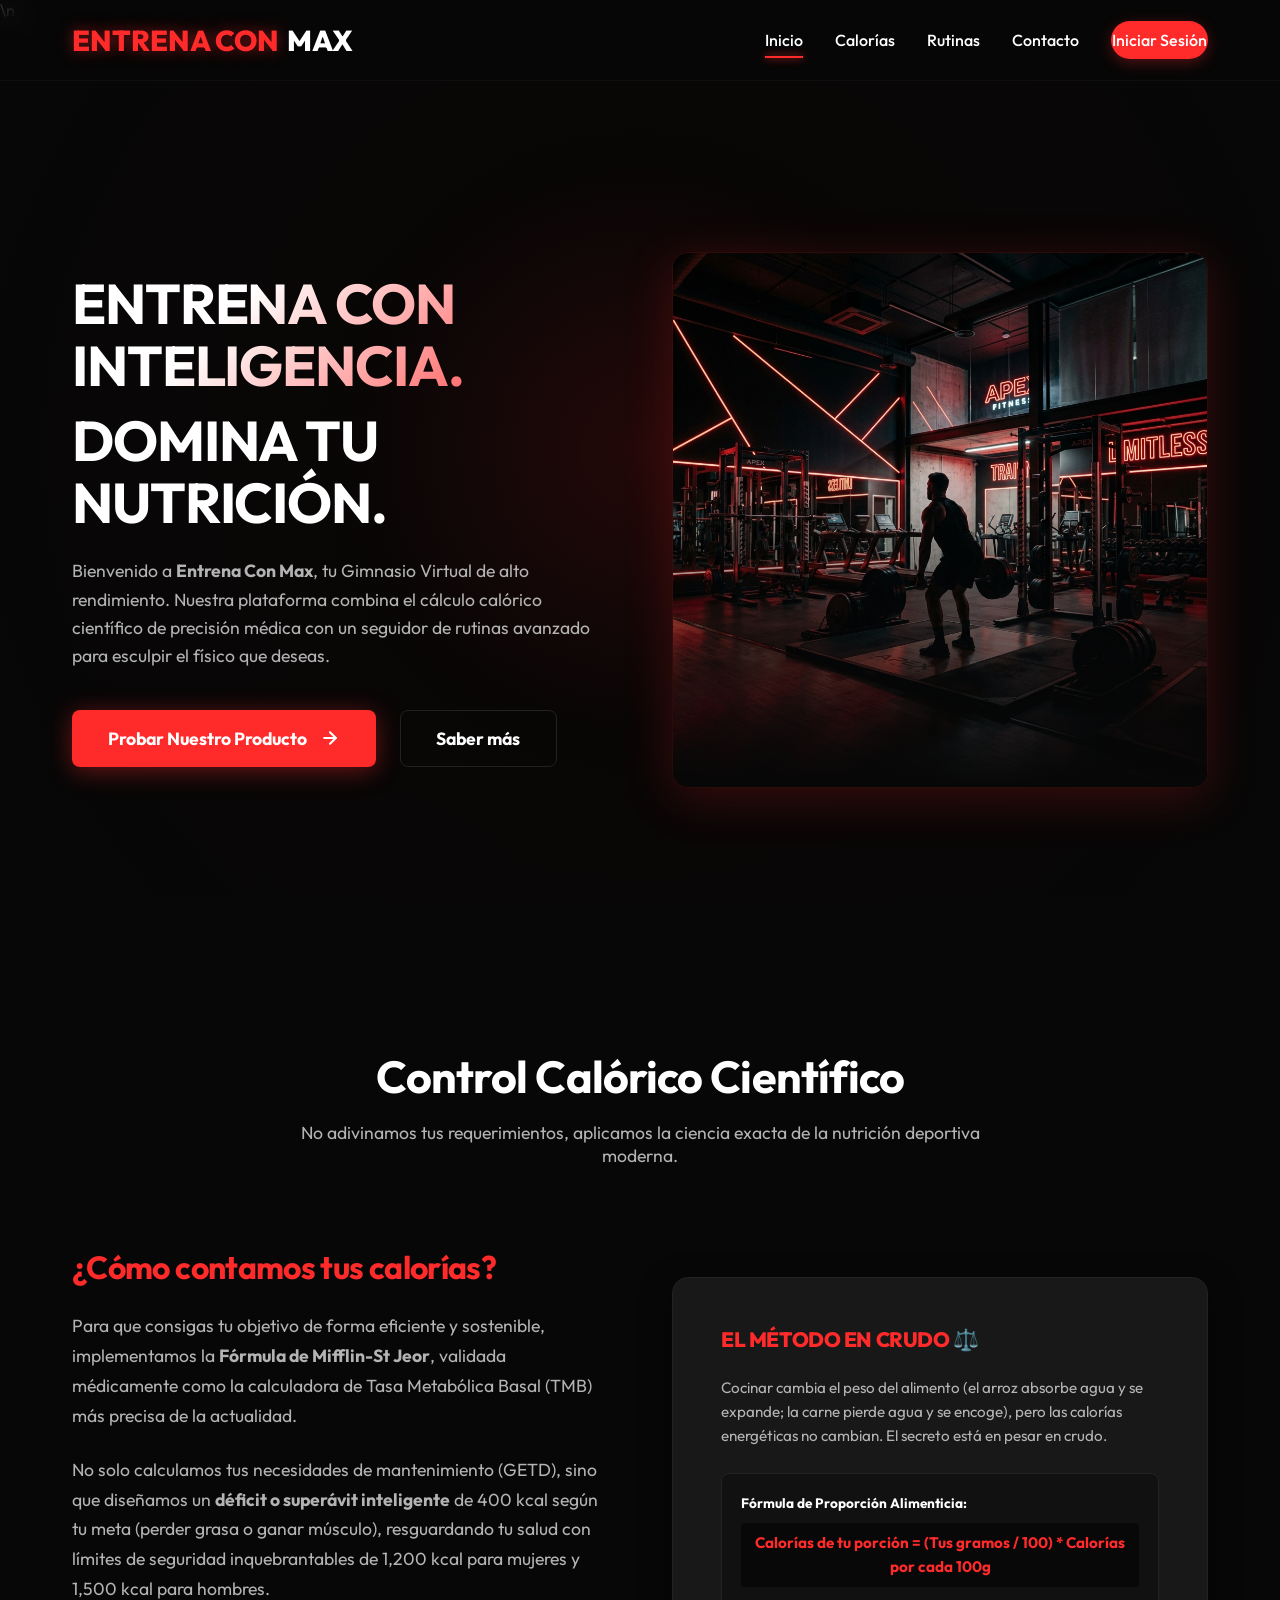
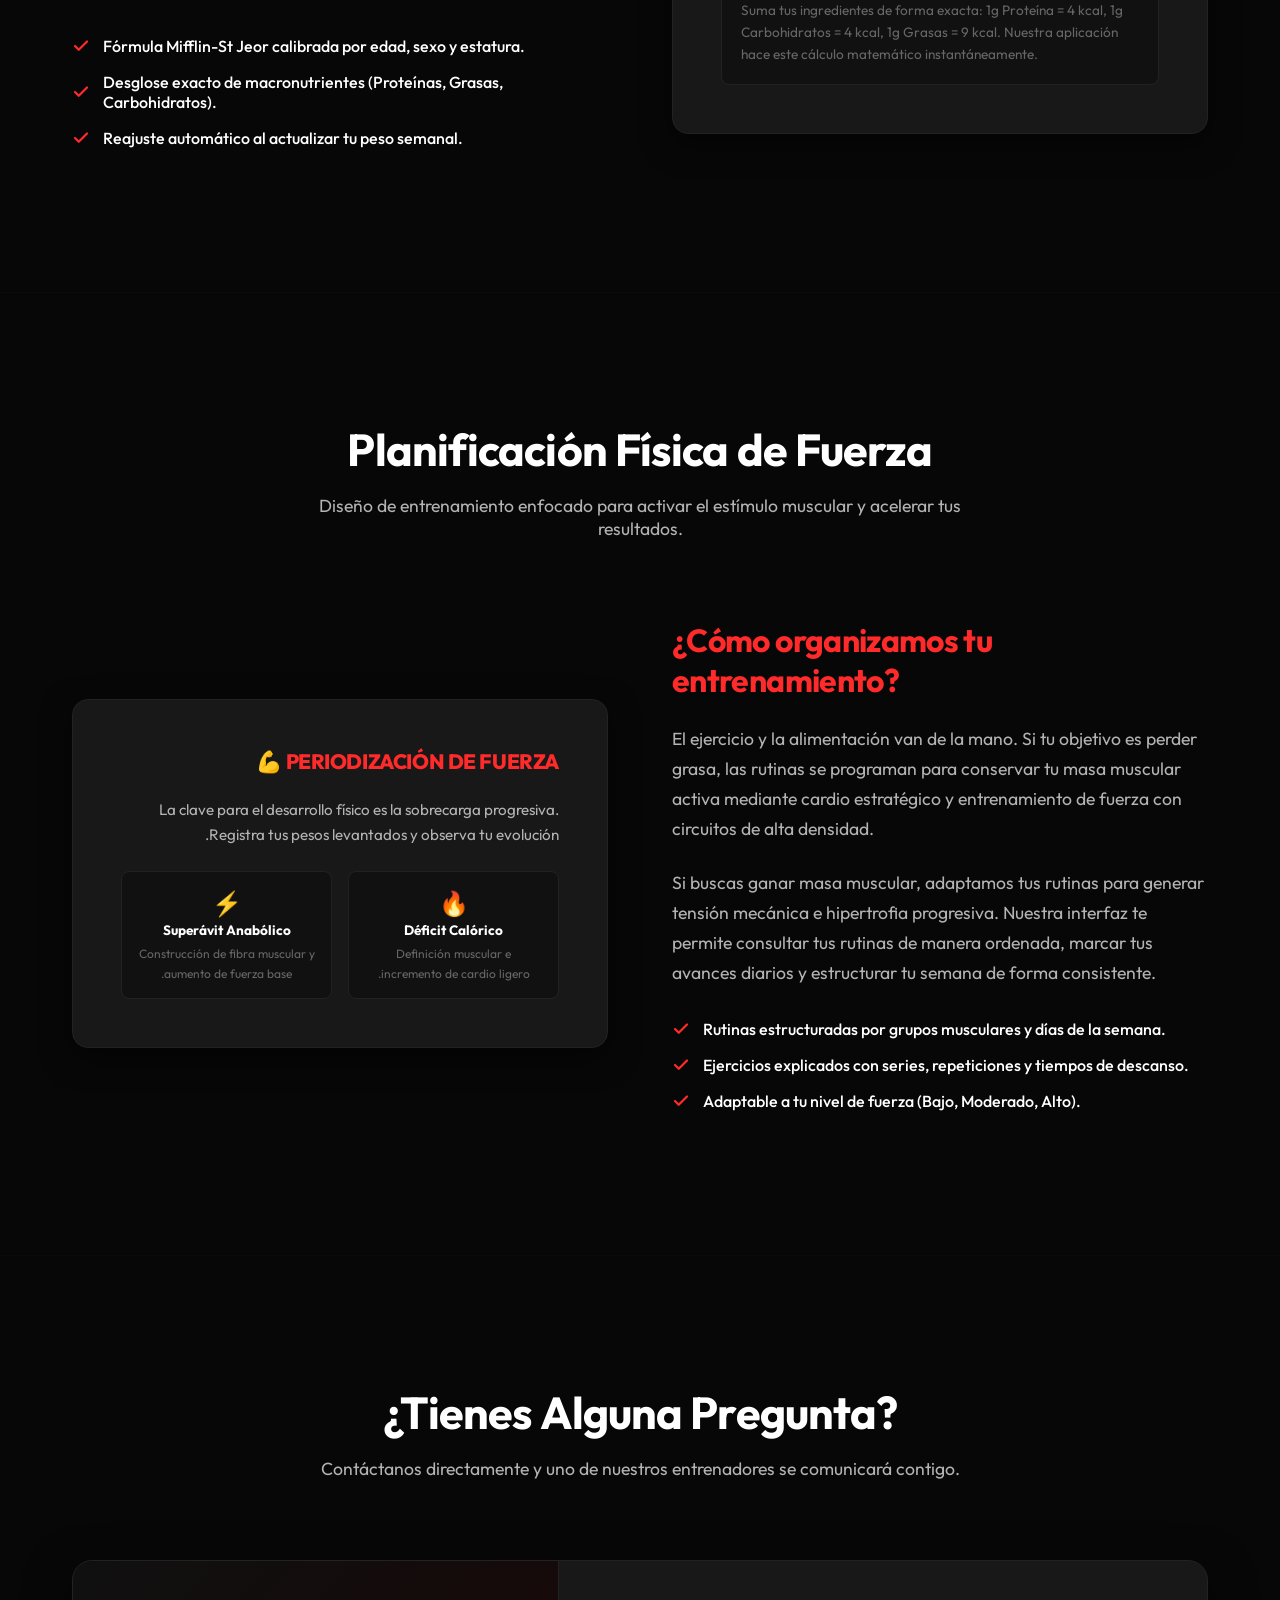
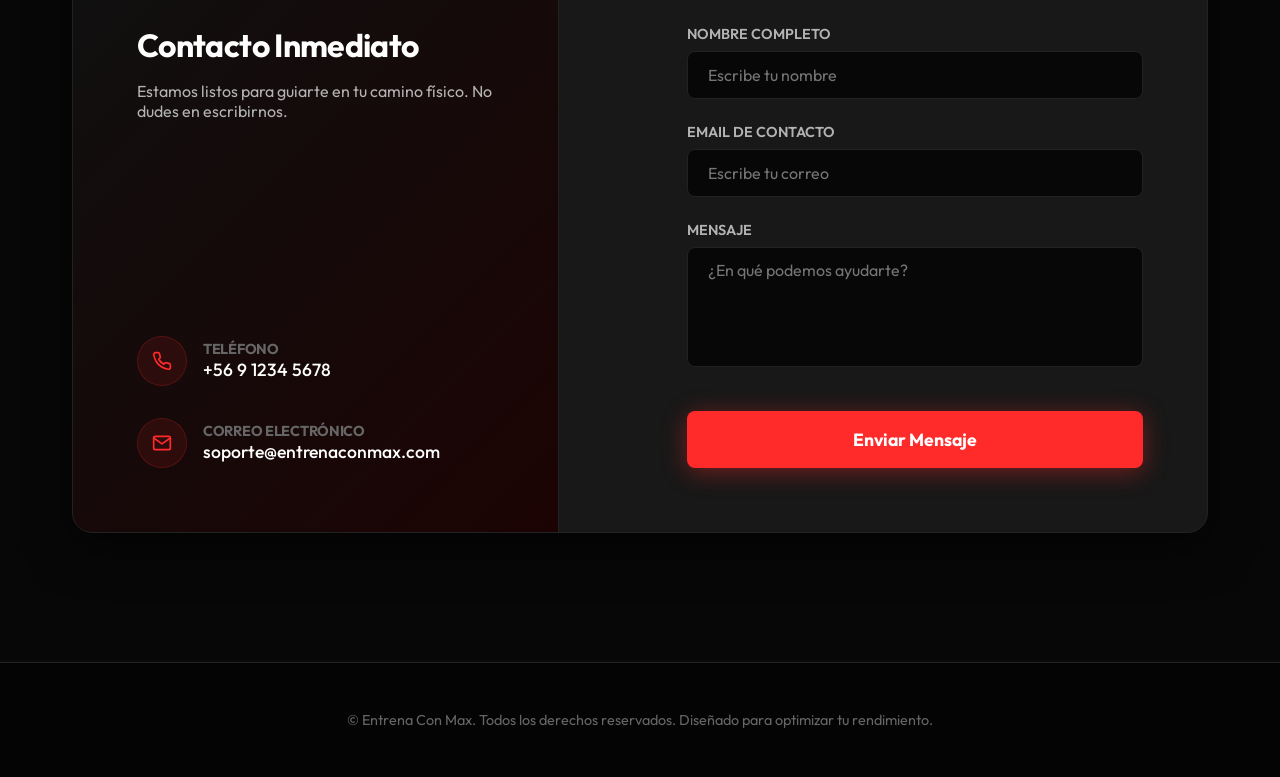
==== index.html @ 1428ad75 "Commit inicial: Gimnasio Virtual - Entrena con Max" ====
<!DOCTYPE html>
<html lang="es">
<head>
    <meta charset="UTF-8">
    <meta name="viewport" content="width=device-width, initial-scale=1.0">
    <title>Entrena Con Max - Gimnasio Virtual y Seguidor de Calorías</title>
    <meta name="description" content="Alcanza tus objetivos físicos con nuestra calculadora médica de calorías Mifflin-St Jeor y seguidor inteligente de rutinas en un diseño premium.">
    <!-- Google Font -->
    <link rel="preconnect" href="https://fonts.googleapis.com">
    <link rel="preconnect" href="https://fonts.gstatic.com" crossorigin>
    <link href="https://fonts.googleapis.com/css2?family=Outfit:wght@300;400;500;600;700;800&display=swap" rel="stylesheet">
    <!-- Stylesheet -->
    <link rel="stylesheet" href="css/style.css">
    <script src="js/github-pages-compat.js"></script>\n</head>
<body>
    <!-- Efecto resplandor de fondo -->
    <div class="bg-glow" id="bgGlow"></div>

    <!-- Navegación -->
    <header id="header">
        <div class="container navbar">
            <a href="index.html" class="logo">
                <span>ENTRENA CON</span> MAX
            </a>
            
            <div class="menu-toggle" id="mobileMenu">
                <span></span>
                <span></span>
                <span></span>
            </div>

            <ul class="nav-links" id="navLinks">
                <li><a href="#inicio" class="active">Inicio</a></li>
                <li><a href="#calorias">Calorías</a></li>
                <li><a href="#rutinas">Rutinas</a></li>
                <li><a href="#contacto">Contacto</a></li>
                
                    <li id="nav-user-item" style="display: none;">
                        <a href="config.html" class="nav-avatar-container" title="Configuración de Perfil">
                            <img src="" class="nav-avatar" id="nav-user-avatar" alt="Avatar">
                        </a>
                    </li>
                    <li id="nav-login-item">
                        <a href="app.html" class="btn-header">Iniciar Sesión</a>
                    </li>
            </ul>
        </div>
    </header>

    <!-- Hero Section -->
    <section class="hero" id="inicio">
        <div class="container hero-grid">
            <div class="hero-content">
                <h1 class="text-gradient">ENTRENA CON INTELIGENCIA.</h1>
                <h1 style="margin-top: -10px;">DOMINA TU NUTRICIÓN.</h1>
                <p>
                    Bienvenido a <strong>Entrena Con Max</strong>, tu Gimnasio Virtual de alto rendimiento. Nuestra plataforma combina el cálculo calórico científico de precisión médica con un seguidor de rutinas avanzado para esculpir el físico que deseas.
                </p>
                <div class="hero-actions">
                    <a href="app.html" class="btn-primary">
                        Probar Nuestro Producto
                        <svg xmlns="http://www.w3.org/2000/svg" width="20" height="20" viewBox="0 0 24 24" fill="none" stroke="currentColor" stroke-width="2.5" stroke-linecap="round" stroke-linejoin="round"><line x1="5" y1="12" x2="19" y2="12"></line><polyline points="12 5 19 12 12 19"></polyline></svg>
                    </a>
                    <a href="#calorias" class="btn-secondary">Saber más</a>
                </div>
            </div>
            <div class="hero-image-container">
                <img src="img/gym_hero.png" alt="Entrena Con Max Gimnasio Virtual de Alto Rendimiento" class="hero-image">
            </div>
        </div>
    </section>

    <!-- Sección Contar Calorías -->
    <section class="section" id="calorias">
        <div class="container">
            <div class="section-header">
                <h2>Control Calórico Científico</h2>
                <p>No adivinamos tus requerimientos, aplicamos la ciencia exacta de la nutrición deportiva moderna.</p>
            </div>

            <div class="info-grid">
                <div class="info-text">
                    <h3>¿Cómo contamos tus calorías?</h3>
                    <p>
                        Para que consigas tu objetivo de forma eficiente y sostenible, implementamos la <strong>Fórmula de Mifflin-St Jeor</strong>, validada médicamente como la calculadora de Tasa Metabólica Basal (TMB) más precisa de la actualidad.
                    </p>
                    <p>
                        No solo calculamos tus necesidades de mantenimiento (GETD), sino que diseñamos un <strong>déficit o superávit inteligente</strong> de 400 kcal según tu meta (perder grasa o ganar músculo), resguardando tu salud con límites de seguridad inquebrantables de 1,200 kcal para mujeres y 1,500 kcal para hombres.
                    </p>
                    
                    <ul class="info-feature-list">
                        <li>
                            <svg xmlns="http://www.w3.org/2000/svg" width="18" height="18" viewBox="0 0 24 24" fill="none" stroke="currentColor" stroke-width="3" stroke-linecap="round" stroke-linejoin="round"><polyline points="20 6 9 17 4 12"></polyline></svg>
                            Fórmula Mifflin-St Jeor calibrada por edad, sexo y estatura.
                        </li>
                        <li>
                            <svg xmlns="http://www.w3.org/2000/svg" width="18" height="18" viewBox="0 0 24 24" fill="none" stroke="currentColor" stroke-width="3" stroke-linecap="round" stroke-linejoin="round"><polyline points="20 6 9 17 4 12"></polyline></svg>
                            Desglose exacto de macronutrientes (Proteínas, Grasas, Carbohidratos).
                        </li>
                        <li>
                            <svg xmlns="http://www.w3.org/2000/svg" width="18" height="18" viewBox="0 0 24 24" fill="none" stroke="currentColor" stroke-width="3" stroke-linecap="round" stroke-linejoin="round"><polyline points="20 6 9 17 4 12"></polyline></svg>
                            Reajuste automático al actualizar tu peso semanal.
                        </li>
                    </ul>
                </div>

                <div class="info-visual">
                    <h4 style="color: var(--primary); font-size: 1.3rem; margin-bottom: 1.5rem; font-weight: 800;">EL MÉTODO EN CRUDO ⚖️</h4>
                    <p style="font-size: 0.95rem; line-height: 1.6; color: var(--text-secondary); margin-bottom: 1.5rem;">
                        Cocinar cambia el peso del alimento (el arroz absorbe agua y se expande; la carne pierde agua y se encoge), pero las calorías energéticas no cambian. El secreto está en pesar en crudo.
                    </p>
                    <div style="background: rgba(0,0,0,0.3); border: 1px solid var(--border); padding: 1.2rem; border-radius: 8px; font-size: 0.85rem; line-height: 1.6;">
                        <span style="font-weight: 700; color: white; display: block; margin-bottom: 0.5rem;">Fórmula de Proporción Alimenticia:</span>
                        <code style="color: var(--primary); font-weight: 700; font-size: 0.95rem; display: block; text-align: center; background: rgba(0,0,0,0.5); padding: 0.5rem; border-radius: 4px; margin-bottom: 0.8rem;">
                            Calorías de tu porción = (Tus gramos / 100) * Calorías por cada 100g
                        </code>
                        <span style="color: var(--text-muted);">Suma tus ingredientes de forma exacta: 1g Proteína = 4 kcal, 1g Carbohidratos = 4 kcal, 1g Grasas = 9 kcal. Nuestra aplicación hace este cálculo matemático instantáneamente.</span>
                    </div>
                </div>
            </div>
        </div>
    </section>

    <!-- Sección Rutinas de Ejercicio -->
    <section class="section" id="rutinas">
        <div class="container">
            <div class="section-header">
                <h2>Planificación Física de Fuerza</h2>
                <p>Diseño de entrenamiento enfocado para activar el estímulo muscular y acelerar tus resultados.</p>
            </div>

            <div class="info-grid reverse">
                <div class="info-text">
                    <h3>¿Cómo organizamos tu entrenamiento?</h3>
                    <p>
                        El ejercicio y la alimentación van de la mano. Si tu objetivo es perder grasa, las rutinas se programan para conservar tu masa muscular activa mediante cardio estratégico y entrenamiento de fuerza con circuitos de alta densidad.
                    </p>
                    <p>
                        Si buscas ganar masa muscular, adaptamos tus rutinas para generar tensión mecánica e hipertrofia progresiva. Nuestra interfaz te permite consultar tus rutinas de manera ordenada, marcar tus avances diarios y estructurar tu semana de forma consistente.
                    </p>
                    
                    <ul class="info-feature-list">
                        <li>
                            <svg xmlns="http://www.w3.org/2000/svg" width="18" height="18" viewBox="0 0 24 24" fill="none" stroke="currentColor" stroke-width="3" stroke-linecap="round" stroke-linejoin="round"><polyline points="20 6 9 17 4 12"></polyline></svg>
                            Rutinas estructuradas por grupos musculares y días de la semana.
                        </li>
                        <li>
                            <svg xmlns="http://www.w3.org/2000/svg" width="18" height="18" viewBox="0 0 24 24" fill="none" stroke="currentColor" stroke-width="3" stroke-linecap="round" stroke-linejoin="round"><polyline points="20 6 9 17 4 12"></polyline></svg>
                            Ejercicios explicados con series, repeticiones y tiempos de descanso.
                        </li>
                        <li>
                            <svg xmlns="http://www.w3.org/2000/svg" width="18" height="18" viewBox="0 0 24 24" fill="none" stroke="currentColor" stroke-width="3" stroke-linecap="round" stroke-linejoin="round"><polyline points="20 6 9 17 4 12"></polyline></svg>
                            Adaptable a tu nivel de fuerza (Bajo, Moderado, Alto).
                        </li>
                    </ul>
                </div>

                <div class="info-visual">
                    <h4 style="color: var(--primary); font-size: 1.3rem; margin-bottom: 1.5rem; font-weight: 800;">PERIODIZACIÓN DE FUERZA 💪</h4>
                    <p style="font-size: 0.95rem; line-height: 1.6; color: var(--text-secondary); margin-bottom: 1.5rem;">
                        La clave para el desarrollo físico es la sobrecarga progresiva. Registra tus pesos levantados y observa tu evolución. 
                    </p>
                    <div style="display: grid; grid-template-columns: 1fr 1fr; gap: 1rem; text-align: center;">
                        <div style="background: rgba(0,0,0,0.3); border: 1px solid var(--border); padding: 1rem; border-radius: 8px;">
                            <span style="font-size: 1.5rem; display: block; margin-bottom: 0.2rem;">🔥</span>
                            <span style="font-weight: 700; color: white; font-size: 0.85rem; display: block; margin-bottom: 0.2rem;">Déficit Calórico</span>
                            <span style="font-size: 0.75rem; color: var(--text-muted);">Definición muscular e incremento de cardio ligero.</span>
                        </div>
                        <div style="background: rgba(0,0,0,0.3); border: 1px solid var(--border); padding: 1rem; border-radius: 8px;">
                            <span style="font-size: 1.5rem; display: block; margin-bottom: 0.2rem;">⚡</span>
                            <span style="font-weight: 700; color: white; font-size: 0.85rem; display: block; margin-bottom: 0.2rem;">Superávit Anabólico</span>
                            <span style="font-size: 0.75rem; color: var(--text-muted);">Construcción de fibra muscular y aumento de fuerza base.</span>
                        </div>
                    </div>
                </div>
            </div>
        </div>
    </section>

    <!-- Sección Contacto -->
    <section class="section" id="contacto">
        <div class="container">
            <div class="section-header">
                <h2>¿Tienes Alguna Pregunta?</h2>
                <p>Contáctanos directamente y uno de nuestros entrenadores se comunicará contigo.</p>
            </div>

            <div class="contact-container">
                <div class="contact-info">
                    <div class="contact-info-top">
                        <h3>Contacto Inmediato</h3>
                        <p>Estamos listos para guiarte en tu camino físico. No dudes en escribirnos.</p>
                    </div>
                    
                    <div class="contact-details">
                        <div class="contact-item">
                            <div class="contact-icon">
                                <svg xmlns="http://www.w3.org/2000/svg" width="20" height="20" viewBox="0 0 24 24" fill="none" stroke="currentColor" stroke-width="2" stroke-linecap="round" stroke-linejoin="round"><path d="M22 16.92v3a2 2 0 0 1-2.18 2 19.79 19.79 0 0 1-8.63-3.07 19.5 19.5 0 0 1-6-6 19.79 19.79 0 0 1-3.07-8.67A2 2 0 0 1 4.11 2h3a2 2 0 0 1 2 1.72 12.84 12.84 0 0 0 .7 2.81 2 2 0 0 1-.45 2.11L8.09 9.91a16 16 0 0 0 6 6l1.27-1.27a2 2 0 0 1 2.11-.45 12.84 12.84 0 0 0 2.81.7A2 2 0 0 1 22 16.92z"></path></svg>
                            </div>
                            <div>
                                <h4>Teléfono</h4>
                                <p>+56 9 1234 5678</p>
                            </div>
                        </div>

                        <div class="contact-item">
                            <div class="contact-icon">
                                <svg xmlns="http://www.w3.org/2000/svg" width="20" height="20" viewBox="0 0 24 24" fill="none" stroke="currentColor" stroke-width="2" stroke-linecap="round" stroke-linejoin="round"><path d="M4 4h16c1.1 0 2 .9 2 2v12c0 1.1-.9 2-2 2H4c-1.1 0-2-.9-2-2V6c0-1.1.9-2 2-2z"></path><polyline points="22,6 12,13 2,6"></polyline></svg>
                            </div>
                            <div>
                                <h4>Correo Electrónico</h4>
                                <p>soporte@entrenaconmax.com</p>
                            </div>
                        </div>
                    </div>
                </div>

                <div class="contact-form-wrapper">
                    <form action="#" method="POST" onsubmit="event.preventDefault(); alert('¡Mensaje enviado con éxito! Nos contactaremos a la brevedad.'); this.reset();">
                        <div class="form-group">
                            <label for="nombre">Nombre Completo</label>
                            <input type="text" id="nombre" class="form-control" placeholder="Escribe tu nombre" required>
                        </div>
                        <div class="form-group">
                            <label for="email">Email de Contacto</label>
                            <input type="email" id="email" class="form-control" placeholder="Escribe tu correo" required>
                        </div>
                        <div class="form-group">
                            <label for="mensaje">Mensaje</label>
                            <textarea id="mensaje" class="form-control" placeholder="¿En qué podemos ayudarte?" required></textarea>
                        </div>
                        <button type="submit" class="btn-primary" style="width: 100%; justify-content: center; margin-top: 1rem;">
                            Enviar Mensaje
                        </button>
                    </form>
                </div>
            </div>
        </div>
    </section>

    <!-- Footer -->
    <footer>
        <div class="container">
            <p>&copy; <?= date('Y') ?> Entrena Con Max. Todos los derechos reservados. Diseñado para optimizar tu rendimiento.</p>
        </div>
    </footer>

    <!-- Scripts -->
    <script src="js/app.js"></script>
</body>
</html>
---- css/style.css ----
/* css/style.css - Estilos Globales para el Gimnasio Virtual */

:root {
    --bg-primary: #070707;
    --bg-secondary: #101010;
    --bg-card: #181818;
    --primary: #ff2a2a;
    --primary-hover: #e50914;
    --primary-rgb: 255, 42, 42;
    --accent: #ff5555;
    --text-primary: #ffffff;
    --text-secondary: #b3b3b3;
    --text-muted: #666666;
    --border: #222222;
    --border-hover: rgba(255, 42, 42, 0.4);
    --glass-bg: rgba(16, 16, 16, 0.85);
    --glass-border: rgba(255, 42, 42, 0.15);
    --font-sans: 'Outfit', -apple-system, BlinkMacSystemFont, "Segoe UI", Roboto, sans-serif;
    --transition: all 0.3s cubic-bezier(0.25, 0.8, 0.25, 1);
}

/* Reset de estilos */
* {
    margin: 0;
    padding: 0;
    box-sizing: border-box;
    font-family: var(--font-sans);
    scroll-behavior: smooth;
}

body {
    background-color: var(--bg-primary);
    color: var(--text-primary);
    overflow-x: hidden;
    min-height: 100vh;
}

/* Efecto de resplandor interactivo de fondo */
.bg-glow {
    position: fixed;
    top: 0;
    left: 0;
    width: 100%;
    height: 100%;
    z-index: -1;
    pointer-events: none;
    background: 
        radial-gradient(circle 350px at var(--mouse-x, 50%) var(--mouse-y, 50%), rgba(255, 42, 42, 0.1), transparent 80%),
        radial-gradient(circle 800px at 50% 50%, rgba(15, 2, 2, 0.4), transparent 100%),
        #070707;
    transition: background 0.05s ease;
}

/* Barra de desplazamiento */
::-webkit-scrollbar {
    width: 8px;
}
::-webkit-scrollbar-track {
    background: var(--bg-primary);
}
::-webkit-scrollbar-thumb {
    background: #252525;
    border-radius: 4px;
}
::-webkit-scrollbar-thumb:hover {
    background: var(--primary);
}

/* Tipografía y Títulos */
h1, h2, h3, h4, h5, h6 {
    font-weight: 700;
    letter-spacing: -0.02em;
    color: var(--text-primary);
}

.text-gradient {
    background: linear-gradient(135deg, var(--text-primary) 30%, var(--primary) 100%);
    -webkit-background-clip: text;
    -webkit-text-fill-color: transparent;
}

a {
    color: inherit;
    text-decoration: none;
}

/* Layout y Contenedores */
.container {
    max-width: 1200px;
    margin: 0 auto;
    padding: 0 2rem;
}

/* Navbar */
header {
    position: fixed;
    top: 0;
    left: 0;
    width: 100%;
    z-index: 100;
    background: rgba(7, 7, 7, 0.75);
    backdrop-filter: blur(12px);
    -webkit-backdrop-filter: blur(12px);
    border-bottom: 1px solid rgba(255, 255, 255, 0.03);
    transition: var(--transition);
}

header.scrolled {
    background: rgba(7, 7, 7, 0.95);
    border-bottom: 1px solid rgba(255, 42, 42, 0.2);
}

.navbar {
    display: flex;
    justify-content: space-between;
    align-items: center;
    height: 80px;
}

.logo {
    font-size: 1.8rem;
    font-weight: 800;
    text-transform: uppercase;
    display: flex;
    align-items: center;
    gap: 0.5rem;
}

.logo span {
    color: var(--primary);
    text-shadow: 0 0 15px rgba(255, 42, 42, 0.5);
}

.nav-links {
    display: flex;
    gap: 2rem;
    list-style: none;
}

.nav-links a {
    font-size: 1rem;
    font-weight: 500;
    transition: var(--transition);
    position: relative;
    padding: 0.5rem 0;
}

.nav-links a::after {
    content: '';
    position: absolute;
    bottom: 0;
    left: 0;
    width: 0;
    height: 2px;
    background-color: var(--primary);
    transition: var(--transition);
    box-shadow: 0 0 8px var(--primary);
}

.nav-links a:hover::after,
.nav-links a.active::after {
    width: 100%;
}

.nav-links a:hover {
    color: var(--primary);
}

.btn-header {
    background: var(--primary);
    color: white;
    padding: 0.6rem 1.5rem;
    border-radius: 50px;
    font-weight: 600;
    border: 1px solid transparent;
    transition: var(--transition);
    box-shadow: 0 4px 15px rgba(255, 42, 42, 0.3);
}

.btn-header:hover {
    background: transparent;
    border-color: var(--primary);
    box-shadow: 0 4px 20px rgba(255, 42, 42, 0.5);
    color: var(--primary);
}

/* Botón Hamburguesa móvil */
.menu-toggle {
    display: none;
    flex-direction: column;
    gap: 6px;
    cursor: pointer;
}

.menu-toggle span {
    display: block;
    width: 25px;
    height: 3px;
    background-color: var(--text-primary);
    transition: var(--transition);
}

/* Secciones de la Landing Page */
.hero {
    min-height: 100vh;
    display: flex;
    align-items: center;
    padding-top: 100px;
    position: relative;
}

.hero-grid {
    display: grid;
    grid-template-columns: 1fr 1fr;
    gap: 4rem;
    align-items: center;
}

.hero-content h1 {
    font-size: 3.5rem;
    line-height: 1.1;
    margin-bottom: 1.5rem;
}

.hero-content p {
    font-size: 1.1rem;
    color: var(--text-secondary);
    line-height: 1.6;
    margin-bottom: 2.5rem;
}

.hero-actions {
    display: flex;
    gap: 1.5rem;
}

.btn-primary {
    background: var(--primary);
    color: white;
    padding: 1rem 2.2rem;
    border-radius: 8px;
    font-weight: 700;
    font-size: 1.1rem;
    border: 1px solid transparent;
    transition: var(--transition);
    box-shadow: 0 4px 25px rgba(255, 42, 42, 0.4);
    display: inline-flex;
    align-items: center;
    gap: 0.8rem;
    cursor: pointer;
}

.btn-primary:hover {
    background: var(--primary-hover);
    transform: translateY(-2px);
    box-shadow: 0 6px 30px rgba(255, 42, 42, 0.6);
}

.btn-secondary {
    background: transparent;
    color: white;
    padding: 1rem 2.2rem;
    border-radius: 8px;
    font-weight: 700;
    font-size: 1.1rem;
    border: 1px solid var(--border);
    transition: var(--transition);
    cursor: pointer;
}

.btn-secondary:hover {
    background: rgba(255, 255, 255, 0.05);
    border-color: var(--text-secondary);
    transform: translateY(-2px);
}

.hero-image-container {
    position: relative;
    border-radius: 16px;
    overflow: hidden;
    box-shadow: 0 10px 50px rgba(255, 42, 42, 0.2);
    border: 1px solid rgba(255, 42, 42, 0.15);
}

.hero-image-container::before {
    content: '';
    position: absolute;
    inset: 0;
    background: linear-gradient(to top, var(--bg-primary) 0%, transparent 60%);
    z-index: 1;
}

.hero-image {
    width: 100%;
    height: auto;
    display: block;
    object-fit: cover;
    transition: var(--transition);
}

.hero-image-container:hover .hero-image {
    transform: scale(1.05);
}

/* Info Sections */
.section {
    padding: 8rem 0;
    border-bottom: 1px solid rgba(255, 255, 255, 0.02);
}

.section-header {
    text-align: center;
    max-width: 700px;
    margin: 0 auto 5rem auto;
}

.section-header h2 {
    font-size: 2.8rem;
    margin-bottom: 1rem;
}

.section-header p {
    color: var(--text-secondary);
    font-size: 1.1rem;
}

/* Grid de información */
.info-grid {
    display: grid;
    grid-template-columns: 1fr 1fr;
    gap: 4rem;
    align-items: center;
}

.info-grid.reverse {
    direction: rtl;
}

.info-grid.reverse .info-text {
    direction: ltr;
}

.info-text h3 {
    font-size: 2rem;
    margin-bottom: 1.5rem;
    color: var(--primary);
}

.info-text p {
    color: var(--text-secondary);
    line-height: 1.7;
    font-size: 1.1rem;
    margin-bottom: 1.5rem;
}

.info-feature-list {
    list-style: none;
    margin-top: 2rem;
}

.info-feature-list li {
    display: flex;
    align-items: center;
    gap: 0.8rem;
    font-weight: 500;
    margin-bottom: 1rem;
}

.info-feature-list li svg {
    color: var(--primary);
    flex-shrink: 0;
}

.info-visual {
    background: var(--bg-card);
    border: 1px solid var(--border);
    border-radius: 16px;
    padding: 3rem;
    box-shadow: 0 10px 30px rgba(0, 0, 0, 0.5);
    position: relative;
    overflow: hidden;
    transition: var(--transition);
}

.info-visual:hover {
    border-color: var(--border-hover);
    box-shadow: 0 15px 40px rgba(255, 42, 42, 0.1);
}

/* Contacto */
.contact-container {
    display: grid;
    grid-template-columns: 1fr 1.2fr;
    gap: 4rem;
    background: var(--bg-card);
    border: 1px solid var(--border);
    border-radius: 20px;
    overflow: hidden;
    box-shadow: 0 15px 45px rgba(0,0,0,0.5);
}

.contact-info {
    background: linear-gradient(135deg, #101010 0%, #1c0303 100%);
    padding: 4rem;
    border-right: 1px solid var(--border);
    display: flex;
    flex-direction: column;
    justify-content: space-between;
}

.contact-info-top h3 {
    font-size: 2rem;
    margin-bottom: 1rem;
}

.contact-info-top p {
    color: var(--text-secondary);
    margin-bottom: 3rem;
}

.contact-details {
    display: flex;
    flex-direction: column;
    gap: 2rem;
}

.contact-item {
    display: flex;
    align-items: center;
    gap: 1rem;
}

.contact-icon {
    width: 50px;
    height: 50px;
    background: rgba(255, 42, 42, 0.1);
    border: 1px solid rgba(255, 42, 42, 0.2);
    border-radius: 50%;
    display: flex;
    align-items: center;
    justify-content: center;
    color: var(--primary);
    font-size: 1.2rem;
}

.contact-item div h4 {
    font-size: 0.9rem;
    text-transform: uppercase;
    color: var(--text-muted);
}

.contact-item div p {
    font-size: 1.1rem;
    font-weight: 500;
}

.contact-form-wrapper {
    padding: 4rem;
}

.form-group {
    margin-bottom: 1.5rem;
}

.form-group label {
    display: block;
    margin-bottom: 0.5rem;
    font-weight: 600;
    font-size: 0.9rem;
    text-transform: uppercase;
    color: var(--text-secondary);
}

.form-control {
    width: 100%;
    background: var(--bg-primary);
    border: 1px solid var(--border);
    color: white;
    padding: 0.8rem 1.2rem;
    border-radius: 8px;
    font-size: 1rem;
    transition: var(--transition);
}

.form-control:focus {
    border-color: var(--primary);
    outline: none;
    box-shadow: 0 0 10px rgba(255, 42, 42, 0.2);
}

textarea.form-control {
    resize: none;
    height: 120px;
}

/* Footer */
footer {
    background: #040404;
    padding: 3rem 0;
    border-top: 1px solid var(--border);
    text-align: center;
}

footer p {
    color: var(--text-muted);
    font-size: 0.9rem;
}

/* Pantalla de Autenticación (Login & Registro) */
.auth-page {
    min-height: 100vh;
    display: flex;
    align-items: center;
    justify-content: center;
    padding: 2rem;
}

.auth-card {
    background: var(--glass-bg);
    border: 1px solid var(--glass-border);
    backdrop-filter: blur(15px);
    -webkit-backdrop-filter: blur(15px);
    width: 100%;
    max-width: 450px;
    border-radius: 16px;
    padding: 3rem 2.5rem;
    box-shadow: 0 20px 50px rgba(0, 0, 0, 0.6);
}

.auth-header {
    text-align: center;
    margin-bottom: 2.5rem;
}

.auth-header .logo {
    justify-content: center;
    margin-bottom: 0.8rem;
}

.auth-header p {
    color: var(--text-secondary);
    font-size: 0.95rem;
}

.auth-tabs {
    display: grid;
    grid-template-columns: 1fr 1fr;
    background: rgba(255, 255, 255, 0.03);
    border-radius: 8px;
    padding: 4px;
    margin-bottom: 2rem;
    border: 1px solid var(--border);
}

.auth-tab {
    background: transparent;
    border: none;
    color: var(--text-secondary);
    padding: 0.8rem;
    font-weight: 600;
    font-size: 0.95rem;
    border-radius: 6px;
    cursor: pointer;
    transition: var(--transition);
}

.auth-tab.active {
    background: var(--primary);
    color: white;
    box-shadow: 0 4px 10px rgba(255, 42, 42, 0.2);
}

.auth-form {
    display: none;
}

.auth-form.active {
    display: block;
}

.auth-alert {
    padding: 0.8rem 1.2rem;
    border-radius: 8px;
    margin-bottom: 1.5rem;
    font-size: 0.9rem;
    font-weight: 500;
    display: none;
}

.auth-alert.error {
    background: rgba(255, 42, 42, 0.1);
    border: 1px solid rgba(255, 42, 42, 0.3);
    color: #ff5555;
    display: block;
}

.auth-alert.success {
    background: rgba(46, 204, 113, 0.1);
    border: 1px solid rgba(46, 204, 113, 0.3);
    color: #2ecc71;
    display: block;
}

/* Formulario Onboarding */
.onboarding-page {
    min-height: 100vh;
    display: flex;
    align-items: center;
    justify-content: center;
    padding: 4rem 2rem;
}

.onboarding-card {
    background: var(--glass-bg);
    border: 1px solid var(--glass-border);
    backdrop-filter: blur(15px);
    -webkit-backdrop-filter: blur(15px);
    width: 100%;
    max-width: 800px;
    border-radius: 20px;
    padding: 4rem;
    box-shadow: 0 25px 60px rgba(0, 0, 0, 0.7);
}

.onboarding-header {
    text-align: center;
    margin-bottom: 3rem;
}

.onboarding-header h2 {
    font-size: 2.5rem;
    margin-bottom: 0.5rem;
}

.onboarding-header p {
    color: var(--text-secondary);
}

/* Steps */
.step-container {
    display: none;
}

.step-container.active {
    display: block;
}

.step-grid {
    display: grid;
    grid-template-columns: 1fr 1fr;
    gap: 2rem;
}

.step-options-grid {
    display: grid;
    grid-template-columns: repeat(auto-fit, minmax(140px, 1fr));
    gap: 1.2rem;
    margin-top: 1rem;
}

/* Tarjetas de opciones en Onboarding */
.option-card {
    background: var(--bg-secondary);
    border: 2px solid var(--border);
    border-radius: 12px;
    padding: 1.5rem;
    text-align: center;
    cursor: pointer;
    transition: var(--transition);
    position: relative;
    display: flex;
    flex-direction: column;
    align-items: center;
    justify-content: center;
    gap: 0.8rem;
}

.option-card:hover {
    border-color: var(--border-hover);
    background: rgba(255, 42, 42, 0.02);
}

.option-card.selected {
    border-color: var(--primary);
    background: rgba(255, 42, 42, 0.05);
    box-shadow: 0 0 15px rgba(255, 42, 42, 0.2);
}

.option-card input[type="radio"] {
    position: absolute;
    opacity: 0;
    width: 0;
    height: 0;
}

.option-card svg {
    font-size: 1.8rem;
    color: var(--text-secondary);
    transition: var(--transition);
}

.option-card.selected svg {
    color: var(--primary);
    transform: scale(1.1);
}

.option-card-title {
    font-weight: 700;
    font-size: 1rem;
}

.option-card-desc {
    font-size: 0.8rem;
    color: var(--text-muted);
}

/* Botón selector de unidades */
.unit-toggle-group {
    display: flex;
    background: var(--bg-secondary);
    border: 1px solid var(--border);
    border-radius: 8px;
    padding: 3px;
    margin-bottom: 1rem;
}

.unit-btn {
    flex: 1;
    background: transparent;
    border: none;
    color: var(--text-secondary);
    font-weight: 600;
    font-size: 0.85rem;
    padding: 0.5rem;
    border-radius: 6px;
    cursor: pointer;
    transition: var(--transition);
}

.unit-btn.active {
    background: var(--primary);
    color: white;
}

/* Botones de navegación en Onboarding */
.onboarding-buttons {
    display: flex;
    justify-content: space-between;
    margin-top: 3rem;
    padding-top: 2rem;
    border-top: 1px solid var(--border);
}

/* Indicador de progreso de Onboarding */
.onboarding-progress {
    display: flex;
    gap: 8px;
    margin-bottom: 2rem;
    justify-content: center;
}

.progress-dot {
    width: 40px;
    height: 6px;
    background: var(--border);
    border-radius: 10px;
    transition: var(--transition);
}

.progress-dot.active {
    background: var(--primary);
    box-shadow: 0 0 8px var(--primary);
}

/* Dashboard Principal */
.dashboard-layout {
    min-height: 100vh;
    padding-top: 110px;
    padding-bottom: 5rem;
}

.dashboard-header {
    display: flex;
    justify-content: space-between;
    align-items: center;
    margin-bottom: 3rem;
}

.dashboard-grid {
    display: grid;
    grid-template-columns: 1fr 1.5fr;
    gap: 2.5rem;
    margin-bottom: 3rem;
}

.panel-card {
    background: var(--bg-card);
    border: 1px solid var(--border);
    border-radius: 16px;
    padding: 2.5rem;
    box-shadow: 0 10px 30px rgba(0, 0, 0, 0.4);
    height: 100%;
}

.panel-card h3 {
    font-size: 1.4rem;
    margin-bottom: 2rem;
    border-left: 4px solid var(--primary);
    padding-left: 0.8rem;
    line-height: 1.2;
}

/* Calorie Circle Tracker */
.calorie-circle-container {
    position: relative;
    width: 260px;
    height: 260px;
    margin: 0 auto 2.5rem auto;
}

.calorie-svg {
    transform: rotate(-90deg);
    width: 100%;
    height: 100%;
}

.calorie-svg circle {
    fill: none;
    stroke-width: 14;
}

.calorie-bg-circle {
    stroke: rgba(255, 255, 255, 0.03);
}

.calorie-progress-circle {
    stroke: var(--primary);
    stroke-linecap: round;
    transition: stroke-dashoffset 0.8s ease;
    filter: drop-shadow(0 0 8px rgba(255, 42, 42, 0.5));
}

.calorie-circle-text {
    position: absolute;
    top: 50%;
    left: 50%;
    transform: translate(-50%, -50%);
    text-align: center;
    width: 80%;
}

.calorie-val {
    font-size: 2.5rem;
    font-weight: 800;
    line-height: 1;
    margin-bottom: 0.2rem;
}

.calorie-lbl {
    font-size: 0.8rem;
    color: var(--text-muted);
    text-transform: uppercase;
    font-weight: 600;
    letter-spacing: 0.05em;
    margin-bottom: 0.5rem;
}

.calorie-goal {
    font-size: 0.95rem;
    color: var(--text-secondary);
}

.calorie-goal span {
    font-weight: 700;
    color: var(--text-primary);
}

/* Macronutrientes */
.macros-grid {
    display: flex;
    flex-direction: column;
    gap: 1.2rem;
}

.macro-bar-container {
    width: 100%;
}

.macro-bar-header {
    display: flex;
    justify-content: space-between;
    margin-bottom: 0.4rem;
    font-size: 0.9rem;
    font-weight: 600;
}

.macro-label {
    display: flex;
    align-items: center;
    gap: 0.5rem;
}

.macro-dot {
    width: 8px;
    height: 8px;
    border-radius: 50%;
}

.macro-dot.prot { background: var(--primary); }
.macro-dot.carb { background: #ffaa33; }
.macro-dot.fat { background: #ff55bb; }

.macro-bar-track {
    width: 100%;
    height: 8px;
    background: rgba(255, 255, 255, 0.03);
    border-radius: 4px;
    overflow: hidden;
    border: 1px solid rgba(255, 255, 255, 0.02);
}

.macro-bar-fill {
    height: 100%;
    border-radius: 4px;
    width: 0;
    transition: width 0.8s ease;
}

.macro-bar-fill.prot { background: var(--primary); }
.macro-bar-fill.carb { background: #ffaa33; }
.macro-bar-fill.fat { background: #ff55bb; }

.macro-text-vals {
    color: var(--text-secondary);
}

.macro-text-vals span {
    color: var(--text-primary);
}

/* Límite advertencia calórica */
.capped-alert {
    background: rgba(255, 170, 51, 0.08);
    border: 1px solid rgba(255, 170, 51, 0.2);
    color: #ffaa33;
    padding: 1rem;
    border-radius: 8px;
    font-size: 0.85rem;
    line-height: 1.5;
    margin-bottom: 1.5rem;
    display: flex;
    align-items: flex-start;
    gap: 0.8rem;
}

/* Timeline/Línea de tiempo */
.timeline-card {
    background: linear-gradient(135deg, rgba(255, 42, 42, 0.08) 0%, rgba(0,0,0,0) 100%);
    border: 1px solid rgba(255, 42, 42, 0.15);
    border-radius: 12px;
    padding: 1.5rem;
    margin-top: 2rem;
    display: flex;
    align-items: center;
    gap: 1.2rem;
}

.timeline-icon {
    width: 48px;
    height: 48px;
    background: rgba(255, 42, 42, 0.15);
    border-radius: 50%;
    display: flex;
    align-items: center;
    justify-content: center;
    color: var(--primary);
    font-size: 1.3rem;
    flex-shrink: 0;
}

.timeline-text h4 {
    font-size: 0.95rem;
    margin-bottom: 0.2rem;
    color: var(--primary);
    text-transform: uppercase;
    letter-spacing: 0.03em;
}

.timeline-text p {
    font-size: 1rem;
    color: var(--text-secondary);
    line-height: 1.4;
}

.timeline-text p span {
    font-weight: 700;
    color: white;
}

/* Peso Tracker */
.weight-tracker-wrapper {
    display: flex;
    flex-direction: column;
    gap: 2rem;
}

.weight-input-box {
    background: var(--bg-secondary);
    border: 1px solid var(--border);
    padding: 1.5rem;
    border-radius: 12px;
    display: flex;
    justify-content: space-between;
    align-items: center;
    gap: 1.5rem;
}

.weight-input-form {
    display: flex;
    align-items: center;
    gap: 0.8rem;
    flex: 1;
}

.weight-input-form input {
    max-width: 100px;
}

/* Gráfico de Peso */
.weight-chart-container {
    width: 100%;
    height: 200px;
    margin-top: 1rem;
    position: relative;
    border: 1px solid var(--border);
    border-radius: 12px;
    background: rgba(0, 0, 0, 0.2);
    overflow: hidden;
    display: flex;
    align-items: center;
    justify-content: center;
}

.weight-chart-svg {
    width: 100%;
    height: 100%;
    padding: 15px 15px 5px 15px;
}

.chart-line {
    fill: none;
    stroke: var(--primary);
    stroke-width: 3;
    stroke-linecap: round;
    filter: drop-shadow(0 0 5px rgba(255, 42, 42, 0.4));
}

.chart-dot {
    fill: var(--bg-card);
    stroke: var(--primary);
    stroke-width: 3;
    cursor: pointer;
    transition: stroke-width 0.2s, fill 0.2s;
}

.chart-dot:hover {
    stroke-width: 4.5;
    fill: var(--primary);
}

.chart-grid-line {
    stroke: rgba(255, 255, 255, 0.03);
    stroke-width: 1;
    stroke-dasharray: 4;
}

.chart-empty-state {
    color: var(--text-muted);
    font-size: 0.9rem;
    text-align: center;
}

/* Tabla dinámica de actividad */
.activity-table-wrapper {
    margin-top: 3rem;
    width: 100%;
}

.activity-table-wrapper h3 {
    font-size: 1.4rem;
    margin-bottom: 1.5rem;
    border-left: 4px solid var(--primary);
    padding-left: 0.8rem;
}

.activity-table-container {
    width: 100%;
    overflow-x: auto;
    border: 1px solid var(--border);
    border-radius: 12px;
    background: var(--bg-card);
}

.activity-table {
    width: 100%;
    border-collapse: collapse;
    text-align: left;
    font-size: 0.95rem;
}

.activity-table th {
    background: rgba(255, 255, 255, 0.02);
    border-bottom: 1px solid var(--border);
    padding: 1.2rem;
    font-weight: 700;
    text-transform: uppercase;
    font-size: 0.8rem;
    letter-spacing: 0.05em;
    color: var(--text-muted);
}

.activity-table td {
    padding: 1.2rem;
    border-bottom: 1px solid var(--border);
    color: var(--text-secondary);
    line-height: 1.5;
}

.activity-table tr:last-child td {
    border-bottom: none;
}

.activity-table tr.active-row {
    background: rgba(255, 42, 42, 0.05);
}

.activity-table tr.active-row td {
    color: white;
}

.activity-table tr.active-row td:first-child {
    font-weight: 700;
    color: var(--primary);
}

.activity-badge {
    padding: 0.3rem 0.6rem;
    border-radius: 4px;
    font-size: 0.8rem;
    font-weight: 600;
    background: rgba(255, 255, 255, 0.05);
    border: 1px solid var(--border);
}

.activity-table tr.active-row .activity-badge {
    background: rgba(255, 42, 42, 0.15);
    border-color: rgba(255, 42, 42, 0.3);
    color: var(--primary);
}

/* Disclaimer legal */
.legal-disclaimer {
    margin-top: 3rem;
    padding: 1.5rem;
    border-radius: 12px;
    background: rgba(255, 255, 255, 0.01);
    border: 1px solid rgba(255, 255, 255, 0.03);
    text-align: center;
    color: var(--text-muted);
    font-size: 0.85rem;
    line-height: 1.6;
}

/* Secciones de comida (Desayuno, Almuerzo, Merienda, Agregar Comidas) */
.meals-section-header {
    margin-top: 4rem;
    margin-bottom: 2rem;
    border-bottom: 1px solid var(--border);
    padding-bottom: 1rem;
}

.meals-grid {
    display: grid;
    grid-template-columns: repeat(auto-fit, minmax(260px, 1fr));
    gap: 1.8rem;
}

.meal-card {
    background: var(--bg-card);
    border: 1px solid var(--border);
    border-radius: 14px;
    padding: 1.8rem;
    display: flex;
    flex-direction: column;
    height: 380px;
    box-shadow: 0 8px 25px rgba(0, 0, 0, 0.3);
    transition: var(--transition);
}

.meal-card:hover {
    border-color: var(--border-hover);
    transform: translateY(-3px);
}

.meal-card-header {
    display: flex;
    justify-content: space-between;
    align-items: center;
    margin-bottom: 1.5rem;
}

.meal-title {
    font-size: 1.2rem;
    font-weight: 700;
    display: flex;
    align-items: center;
    gap: 0.5rem;
}

.meal-title svg {
    color: var(--primary);
}

.meal-total-kcal {
    font-size: 0.95rem;
    font-weight: 700;
    color: var(--text-secondary);
}

.meal-total-kcal span {
    color: white;
}

.meal-food-list {
    flex: 1;
    overflow-y: auto;
    list-style: none;
    margin-bottom: 1.5rem;
    padding-right: 14px;
}

.meal-food-item {
    display: flex;
    justify-content: space-between;
    align-items: center;
    padding: 0.8rem 0;
    border-bottom: 1px solid rgba(255, 255, 255, 0.03);
    font-size: 0.9rem;
    animation: fadeIn 0.3s ease;
}

.meal-food-item:last-child {
    border-bottom: none;
}

.food-details-name {
    font-weight: 600;
    margin-bottom: 0.1rem;
}

.food-details-macros {
    font-size: 0.75rem;
    color: var(--text-muted);
}

.food-item-right {
    display: flex;
    align-items: center;
    gap: 0.8rem;
}

.food-kcal {
    font-weight: 700;
    color: var(--text-secondary);
}

.btn-delete-food {
    background: transparent;
    border: none;
    color: var(--text-muted);
    cursor: pointer;
    padding: 0.3rem;
    border-radius: 4px;
    transition: var(--transition);
    position: relative;
    z-index: 5;
}

.btn-delete-food:hover {
    color: var(--primary);
    background: rgba(255, 42, 42, 0.1);
}

.btn-delete-food svg {
    pointer-events: none;
}

/* Botón Agregar Comida Transparente */
.btn-add-food-trigger {
    width: 100%;
    background: rgba(255, 42, 42, 0.05);
    border: 1px dashed rgba(255, 42, 42, 0.3);
    color: rgba(255, 255, 255, 0.6);
    padding: 0.8rem;
    border-radius: 8px;
    font-weight: 600;
    font-size: 0.9rem;
    cursor: pointer;
    transition: var(--transition);
    display: flex;
    align-items: center;
    justify-content: center;
    gap: 0.5rem;
}

.btn-add-food-trigger:hover {
    background: rgba(255, 42, 42, 0.12);
    border-color: var(--primary);
    color: white;
}

/* Modal de comida */
.modal {
    position: fixed;
    inset: 0;
    z-index: 1000;
    display: flex;
    align-items: center;
    justify-content: center;
    opacity: 0;
    pointer-events: none;
    transition: opacity 0.3s ease;
}

.modal.active {
    opacity: 1;
    pointer-events: all;
}

.modal-backdrop {
    position: absolute;
    inset: 0;
    background: rgba(0, 0, 0, 0.8);
    backdrop-filter: blur(8px);
}

.modal-content {
    position: relative;
    background: var(--bg-card);
    border: 1px solid var(--border);
    width: 100%;
    max-width: 480px;
    border-radius: 16px;
    padding: 2.5rem;
    box-shadow: 0 20px 60px rgba(0, 0, 0, 0.8);
    z-index: 1001;
    transform: translateY(20px);
    transition: transform 0.3s ease;
}

.modal.active .modal-content {
    transform: translateY(0);
}

.modal-header {
    display: flex;
    justify-content: space-between;
    align-items: center;
    margin-bottom: 2rem;
}

.btn-modal-close {
    background: transparent;
    border: none;
    color: var(--text-secondary);
    font-size: 1.5rem;
    cursor: pointer;
    line-height: 1;
}

.btn-modal-close:hover {
    color: var(--primary);
}

.modal-footer {
    display: flex;
    justify-content: flex-end;
    gap: 1rem;
    margin-top: 2rem;
    padding-top: 1.5rem;
    border-top: 1px solid var(--border);
}

/* Sección de Rutinas (routines.php) */
.routines-layout {
    min-height: 100vh;
    padding-top: 110px;
    padding-bottom: 5rem;
}

.routines-grid {
    display: grid;
    grid-template-columns: repeat(auto-fit, minmax(320px, 1fr));
    gap: 2rem;
    margin-top: 3rem;
}

.routine-card {
    background: var(--bg-card);
    border: 1px solid var(--border);
    border-radius: 16px;
    overflow: hidden;
    box-shadow: 0 10px 30px rgba(0, 0, 0, 0.4);
    display: flex;
    flex-direction: column;
    transition: var(--transition);
}

.routine-card:hover {
    border-color: var(--border-hover);
    transform: translateY(-5px);
    box-shadow: 0 15px 35px rgba(255, 42, 42, 0.1);
}

.routine-banner {
    height: 180px;
    background-size: cover;
    background-position: center;
    position: relative;
}

.routine-banner::before {
    content: '';
    position: absolute;
    inset: 0;
    background: linear-gradient(to top, var(--bg-card) 0%, rgba(0,0,0,0.3) 100%);
}

.routine-badge {
    position: absolute;
    top: 1.2rem;
    right: 1.2rem;
    background: var(--primary);
    color: white;
    padding: 0.4rem 0.8rem;
    border-radius: 4px;
    font-size: 0.8rem;
    font-weight: 700;
    text-transform: uppercase;
    box-shadow: 0 0 10px rgba(255, 42, 42, 0.4);
}

.routine-body {
    padding: 2rem;
    flex: 1;
    display: flex;
    flex-direction: column;
}

.routine-body h3 {
    font-size: 1.4rem;
    margin-bottom: 0.8rem;
}

.routine-body p {
    color: var(--text-secondary);
    font-size: 0.95rem;
    line-height: 1.6;
    margin-bottom: 2rem;
    flex: 1;
}

.routine-meta {
    display: flex;
    justify-content: space-between;
    border-top: 1px solid var(--border);
    padding-top: 1.2rem;
    margin-bottom: 1.5rem;
    font-size: 0.85rem;
    color: var(--text-muted);
}

.routine-meta span strong {
    color: white;
}

.btn-routine-start {
    width: 100%;
    background: transparent;
    border: 1px solid var(--border);
    color: white;
    padding: 0.8rem;
    border-radius: 8px;
    font-weight: 600;
    cursor: pointer;
    transition: var(--transition);
    text-align: center;
}

.btn-routine-start:hover {
    background: var(--primary);
    border-color: var(--primary);
    color: white;
    box-shadow: 0 4px 15px rgba(255, 42, 42, 0.3);
}

/* Animaciones */
@keyframes fadeIn {
    from { opacity: 0; transform: translateY(10px); }
    to { opacity: 1; transform: translateY(0); }
}

/* Estilos de respuesta móvil (Responsive) */
@media (max-width: 992px) {
    .hero-grid {
        grid-template-columns: 1fr;
        text-align: center;
        gap: 3rem;
    }
    
    .hero-content h1 {
        font-size: 3rem;
    }
    
    .hero-actions {
        justify-content: center;
    }
    
    .info-grid {
        grid-template-columns: 1fr;
        gap: 3rem;
    }
    
    .info-grid.reverse {
        direction: ltr;
    }
    
    .contact-container {
        grid-template-columns: 1fr;
    }
    
    .contact-info {
        border-right: none;
        border-bottom: 1px solid var(--border);
        padding: 3rem;
    }
    
    .contact-form-wrapper {
        padding: 3rem;
    }
    
    .dashboard-grid {
        grid-template-columns: 1fr;
    }
}

@media (max-width: 768px) {
    .nav-links {
        display: none;
        flex-direction: column;
        position: absolute;
        top: 80px;
        left: 0;
        width: 100%;
        background: var(--bg-primary);
        border-bottom: 1px solid var(--border);
        padding: 2rem;
        gap: 1.5rem;
    }
    
    .nav-links.mobile-active {
        display: flex;
    }
    
    .menu-toggle {
        display: flex;
    }
    
    .btn-header {
        display: none;
    }
    
    .nav-links .btn-header {
        display: inline-block;
        text-align: center;
    }
    
    .onboarding-card {
        padding: 2rem;
    }
    
    .step-grid {
        grid-template-columns: 1fr;
    }
}

/* Nav Avatar Styling */
.nav-avatar-container {
    display: flex;
    align-items: center;
    gap: 0.8rem;
    cursor: pointer;
}

.nav-avatar {
    width: 40px;
    height: 40px;
    border-radius: 50%;
    border: 2px solid var(--primary);
    object-fit: cover;
    box-shadow: 0 0 10px rgba(255, 42, 42, 0.4);
    transition: var(--transition);
}

.nav-avatar:hover {
    transform: scale(1.05);
    box-shadow: 0 0 15px rgba(255, 42, 42, 0.7);
}

/* Configuration Panel Styles */
.config-layout {
    min-height: 100vh;
    padding-top: 110px;
    padding-bottom: 5rem;
}

.config-card {
    background: var(--bg-card);
    border: 1px solid var(--border);
    border-radius: 16px;
    padding: 3rem;
    box-shadow: 0 10px 30px rgba(0, 0, 0, 0.4);
    max-width: 600px;
    width: 100%;
    margin: 2rem auto;
}

.config-avatar-section {
    display: flex;
    flex-direction: column;
    align-items: center;
    gap: 1.2rem;
    margin-bottom: 2.5rem;
    padding-bottom: 2rem;
    border-bottom: 1px solid var(--border);
}

.config-avatar-preview {
    width: 110px;
    height: 110px;
    border-radius: 50%;
    border: 3px solid var(--primary);
    object-fit: cover;
    box-shadow: 0 0 20px rgba(255, 42, 42, 0.3);
}

.config-avatar-upload-btn {
    position: relative;
    overflow: hidden;
    background: rgba(255, 42, 42, 0.1);
    border: 1px dashed var(--primary);
    color: white;
    padding: 0.6rem 1.2rem;
    border-radius: 6px;
    font-size: 0.9rem;
    font-weight: 600;
    cursor: pointer;
    transition: var(--transition);
    display: inline-block;
}

.config-avatar-upload-btn:hover {
    background: var(--primary);
    box-shadow: 0 0 15px rgba(255, 42, 42, 0.4);
}

.config-avatar-upload-btn input[type="file"] {
    position: absolute;
    top: 0;
    right: 0;
    min-width: 100%;
    min-height: 100%;
    font-size: 100px;
    text-align: right;
    filter: alpha(opacity=0);
    opacity: 0;
    outline: none;
    cursor: inherit;
    display: block;
}

/* Weight Input Improvement */
.weight-input-form input#newWeightVal {
    min-width: 110px;
    max-width: 140px;
    text-align: center;
    font-weight: 700;
    font-size: 1.1rem;
    color: #ffffff !important;
    background-color: rgba(0, 0, 0, 0.5) !important;
    border: 2px solid var(--border);
    border-radius: 8px;
    padding: 0.6rem;
}

.weight-input-form input#newWeightVal:focus {
    border-color: var(--primary);
    box-shadow: 0 0 10px rgba(255, 42, 42, 0.3);
}

/* Quitar spinners de número */
.weight-input-form input#newWeightVal::-webkit-outer-spin-button,
.weight-input-form input#newWeightVal::-webkit-inner-spin-button {
    -webkit-appearance: none;
    margin: 0;
}

.weight-input-form input#newWeightVal[type=number] {
    -moz-appearance: textfield;
}

/* Adaptabilidad para Dispositivos Aún Más Pequeños (Móvil Estrecho) */
@media (max-width: 576px) {
    .onboarding-card {
        padding: 1.5rem;
    }
    
    .onboarding-header h2 {
        font-size: 1.8rem;
    }
    
    .dashboard-header {
        flex-direction: column;
        align-items: flex-start;
        gap: 0.8rem;
    }
    
    .weight-input-box {
        flex-direction: column;
        align-items: stretch;
        gap: 1.2rem;
        text-align: center;
    }
    
    .weight-input-form {
        justify-content: center;
    }
    
    .config-card {
        padding: 1.5rem;
    }
    
    .activity-table th, 
    .activity-table td {
        padding: 0.8rem;
        font-size: 0.85rem;
    }
}

/* Buscador de Alimentos API FatSecret */
.search-results-dropdown {
    position: absolute;
    top: 100%;
    left: 0;
    right: 0;
    background: #121212;
    border: 1px solid var(--border);
    border-radius: 8px;
    max-height: 220px;
    overflow-y: auto;
    z-index: 100;
    margin-top: 0.5rem;
    box-shadow: 0 8px 30px rgba(0,0,0,0.85);
}

.search-result-item {
    padding: 0.9rem 1.2rem;
    border-bottom: 1px solid #1a1a1a;
    cursor: pointer;
    transition: var(--transition);
}

.search-result-item:last-child {
    border-bottom: none;
}

.search-result-item:hover {
    background: rgba(255, 42, 42, 0.12);
}

.search-result-title {
    color: white;
    font-weight: 700;
    font-size: 0.95rem;
}

.search-result-desc {
    font-size: 0.8rem;
    color: var(--text-muted);
    margin-top: 0.25rem;
}

/* === ESTILOS DEL MÓDULO DE ENTRENAMIENTO === */

.routines-actions-bar {
    display: flex;
    gap: 1rem;
    margin-bottom: 2.5rem;
}

.routines-grid {
    display: grid;
    grid-template-columns: repeat(auto-fill, minmax(300px, 1fr));
    gap: 1.5rem;
    margin-top: 1rem;
}

.routine-card-item {
    background: var(--bg-card);
    border: 1px solid var(--border);
    border-radius: 12px;
    padding: 1.5rem;
    position: relative;
    transition: var(--transition);
    display: flex;
    flex-direction: column;
    justify-content: space-between;
}

.routine-card-item:hover {
    border-color: var(--border-hover);
    box-shadow: 0 8px 25px rgba(255, 42, 42, 0.08);
    transform: translateY(-2px);
}

.routine-menu-trigger:hover {
    color: white !important;
}

.routine-menu-dropdown button:hover {
    background: rgba(255, 42, 42, 0.1) !important;
}

/* Setup Exercises */
.setup-exercise-item {
    animation: fadeIn 0.3s ease;
}

@keyframes fadeIn {
    from { opacity: 0; transform: translateY(5px); }
    to { opacity: 1; transform: translateY(0); }
}

.setup-search-result-item:hover {
    background: rgba(255, 42, 42, 0.1) !important;
}

/* Gráfica de Detalle */
.chart-tab-btn {
    background: transparent;
    border: none;
    color: var(--text-secondary);
    padding: 0.4rem 0.9rem;
    font-size: 0.8rem;
    font-weight: 600;
    cursor: pointer;
    border-radius: 4px;
    transition: var(--transition);
}

.chart-tab-btn.active {
    background: var(--primary);
    color: white;
    box-shadow: 0 2px 8px rgba(255, 42, 42, 0.3);
}

/* Overlay de Entrenamiento Activo */
.workout-active-overlay {
    position: fixed;
    inset: 0;
    background: rgba(7, 7, 7, 0.96);
    backdrop-filter: blur(15px);
    -webkit-backdrop-filter: blur(15px);
    z-index: 2000;
    overflow-y: auto;
    animation: slideUp 0.35s cubic-bezier(0.25, 0.8, 0.25, 1);
}

@keyframes slideUp {
    from { transform: translateY(100%); }
    to { transform: translateY(0); }
}

.workout-active-container {
    max-width: 800px;
    margin: 0 auto;
    padding: 2.5rem 1.5rem 6rem 1.5rem;
}

.workout-active-header {
    display: flex;
    justify-content: space-between;
    align-items: center;
    border-bottom: 1px solid var(--border);
    padding-bottom: 1.5rem;
    margin-bottom: 2rem;
}

.workout-active-stats {
    display: grid;
    grid-template-columns: repeat(3, 1fr);
    gap: 1.2rem;
    margin-bottom: 2.5rem;
}

.active-stat-item {
    background: var(--bg-card);
    border: 1px solid var(--border);
    border-radius: 10px;
    padding: 1.2rem;
    text-align: center;
}

.active-stat-val {
    display: block;
    font-size: 1.4rem;
    font-weight: 800;
    color: var(--primary);
    margin-top: 0.2rem;
    text-shadow: 0 0 10px rgba(255, 42, 42, 0.2);
}

.active-stat-lbl {
    font-size: 0.75rem;
    text-transform: uppercase;
    color: var(--text-muted);
    font-weight: 700;
}

/* Active sets checklist rows */
.active-set-row.completed-row {
    background: rgba(46, 204, 113, 0.08) !important;
    border: 1px dashed rgba(46, 204, 113, 0.3);
}

.active-check-btn {
    background: transparent;
}

.active-check-btn.checked {
    background: #2ecc71 !important;
    border-color: #2ecc71 !important;
    color: white !important;
}

.active-check-btn:hover {
    border-color: #2ecc71 !important;
    color: #2ecc71;
}

.active-check-btn.checked:hover {
    background: #27ae60 !important;
    border-color: #27ae60 !important;
    color: white !important;
}

/* Rest Timer Widget */
.rest-timer-widget {
    position: fixed;
    bottom: 2rem;
    right: 2rem;
    background: var(--bg-card);
    border: 1px solid var(--primary);
    border-radius: 10px;
    padding: 1rem 1.5rem;
    box-shadow: 0 10px 40px rgba(0,0,0,0.8);
    z-index: 3000;
    display: flex;
    align-items: center;
    gap: 1.2rem;
    animation: bounceIn 0.3s cubic-bezier(0.175, 0.885, 0.32, 1.275);
}

@keyframes bounceIn {
    from { transform: scale(0.3); opacity: 0; }
    to { transform: scale(1); opacity: 1; }
}

.rest-timer-widget span {
    font-weight: 800;
    font-size: 0.95rem;
    color: white;
}

.rest-timer-widget button {
    background: var(--primary);
    color: white;
    border: none;
    padding: 0.4rem 0.8rem;
    font-size: 0.8rem;
    font-weight: 700;
    border-radius: 4px;
    cursor: pointer;
    transition: var(--transition);
}

.rest-timer-widget button:hover {
    background: var(--primary-hover);
}

.workout-active-footer-controls {
    display: grid;
    grid-template-columns: 1fr 1fr 1fr;
    gap: 1rem;
    margin-top: 3rem;
}

@media (max-width: 768px) {
    .workout-active-stats {
        grid-template-columns: 1fr;
        gap: 0.8rem;
    }
    .workout-active-footer-controls {
        grid-template-columns: 1fr;
        gap: 0.8rem;
    }
}

/* Modales sobre el overlay activo */
#workoutSettingsModal, #workoutSummaryModal {
    z-index: 3000;
}
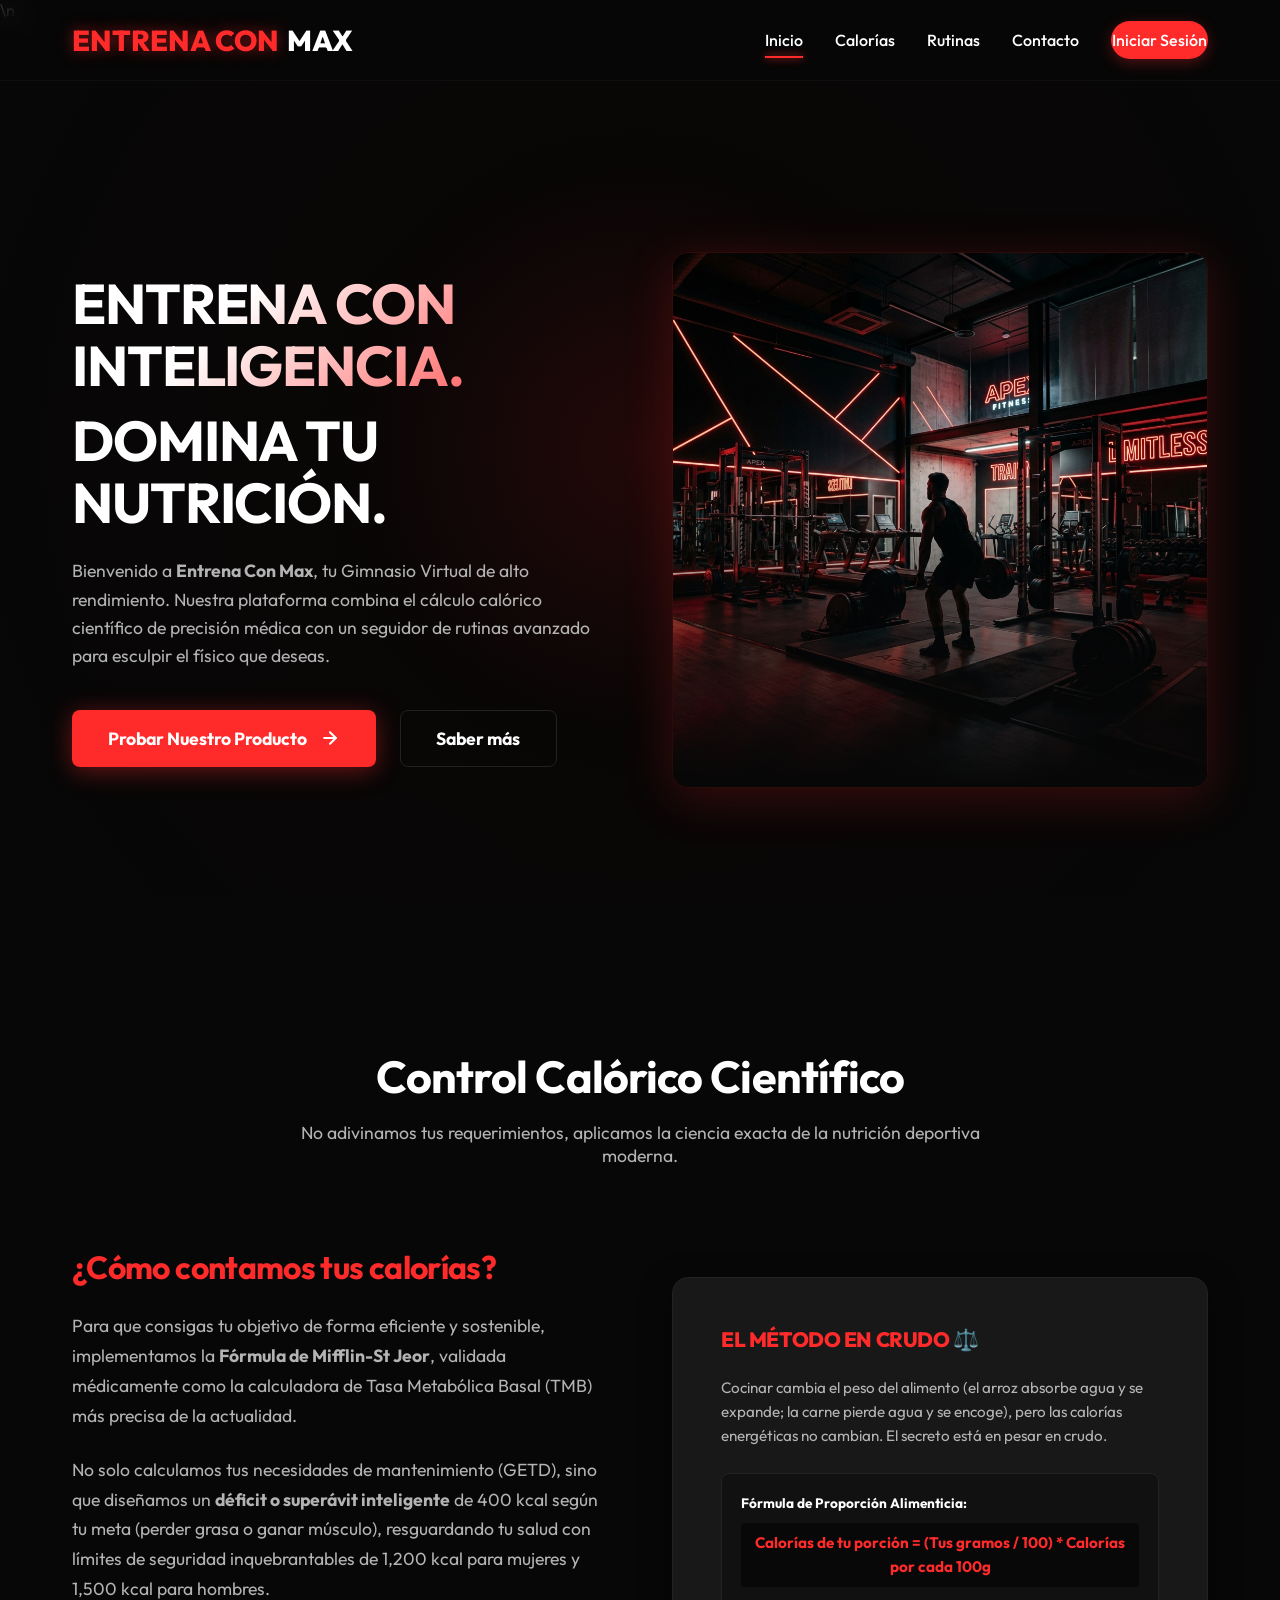
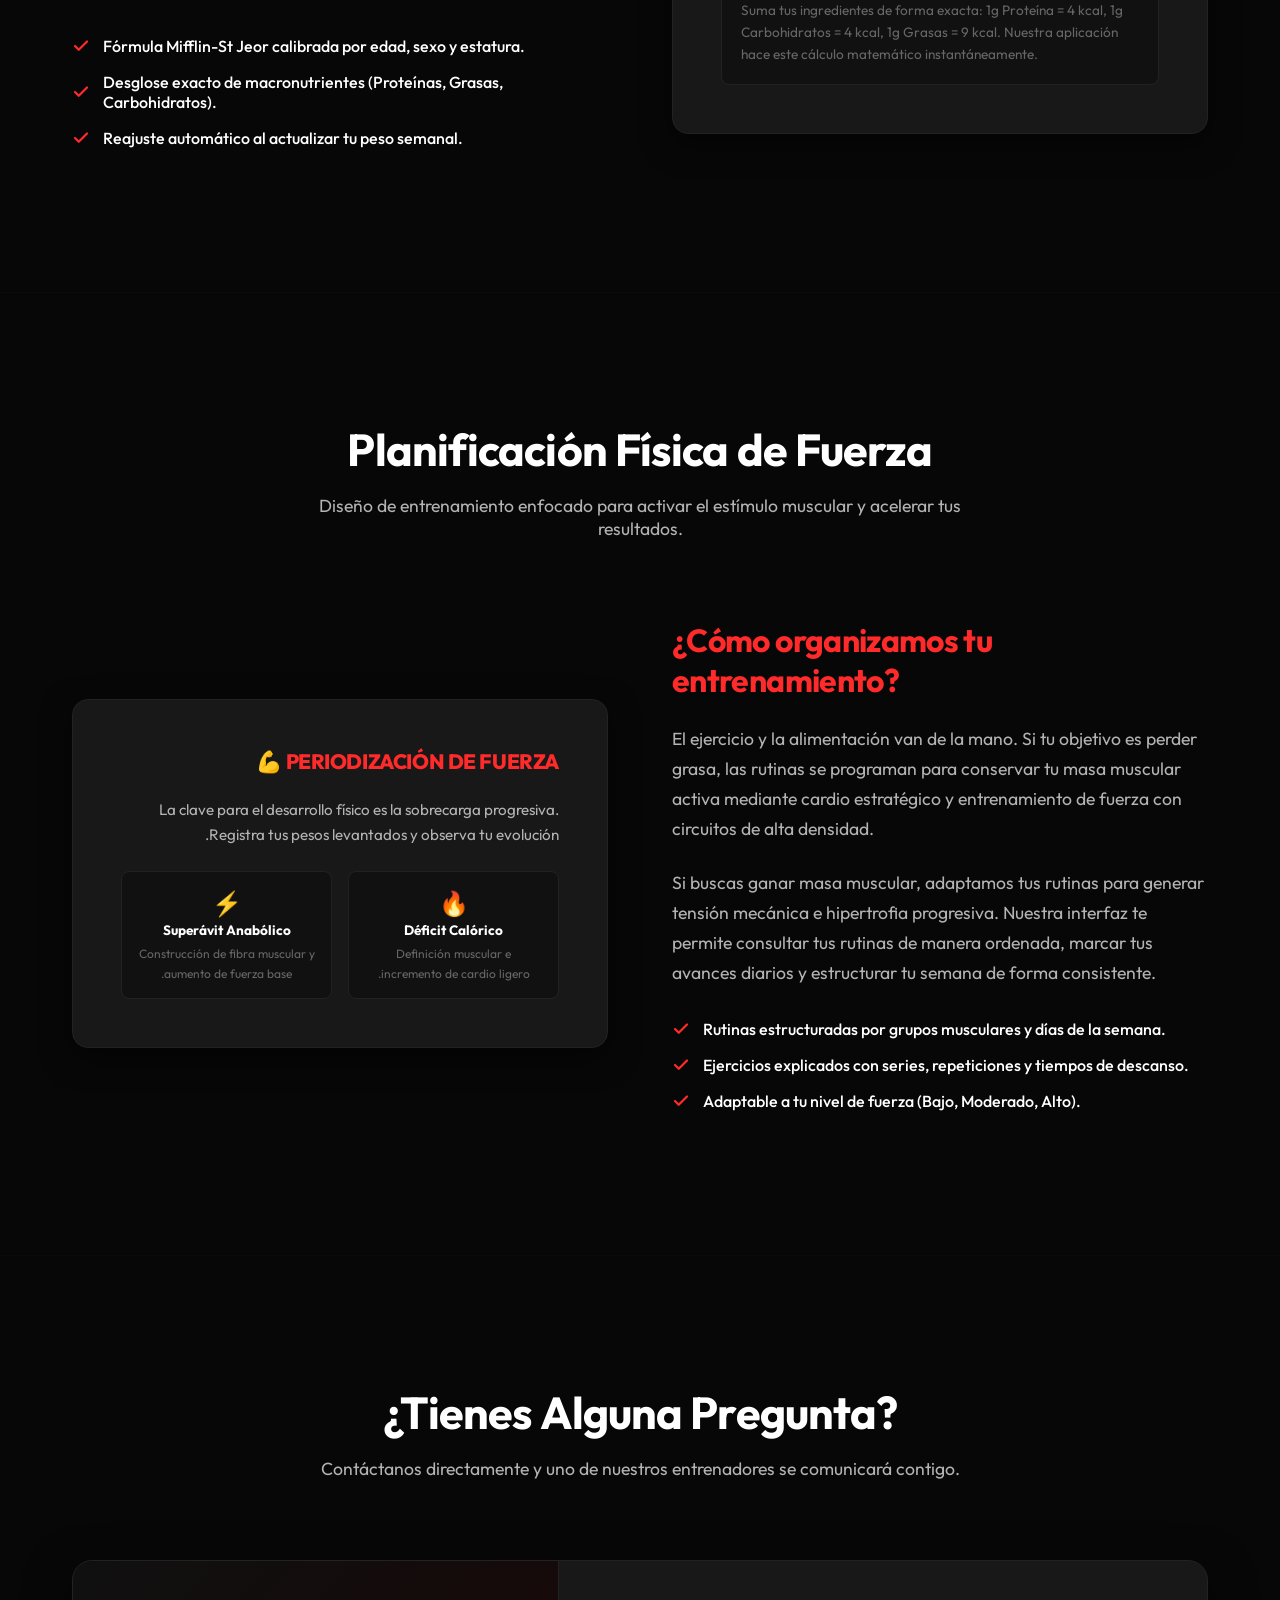
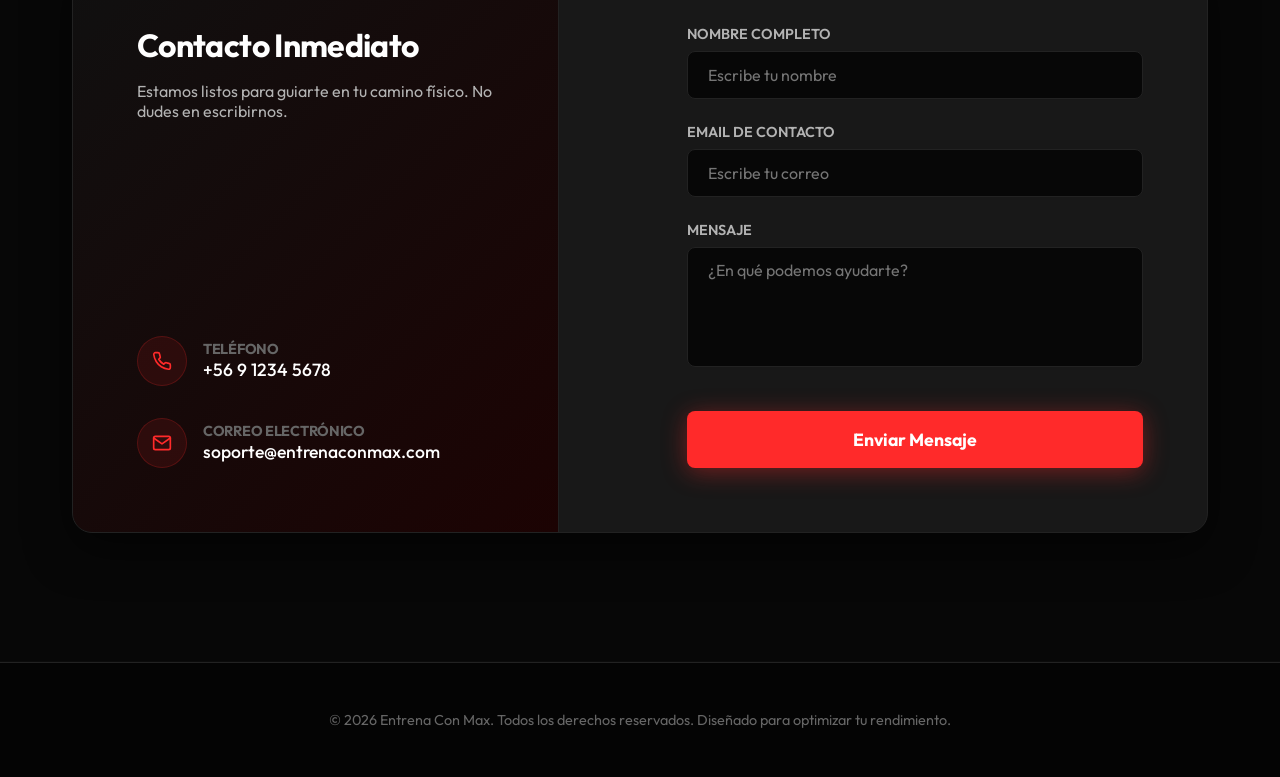
==== commit 16077458: "Intercept form submissions via submit/requestSubmit monkey-patching in github-pages-compat.js" ====
--- a/index.html
+++ b/index.html
@@ -242,7 +242,7 @@
     <!-- Footer -->
     <footer>
         <div class="container">
-            <p>&copy; <?= date('Y') ?> Entrena Con Max. Todos los derechos reservados. Diseñado para optimizar tu rendimiento.</p>
+            <p>&copy; 2026 Entrena Con Max. Todos los derechos reservados. Diseñado para optimizar tu rendimiento.</p>
         </div>
     </footer>
 
